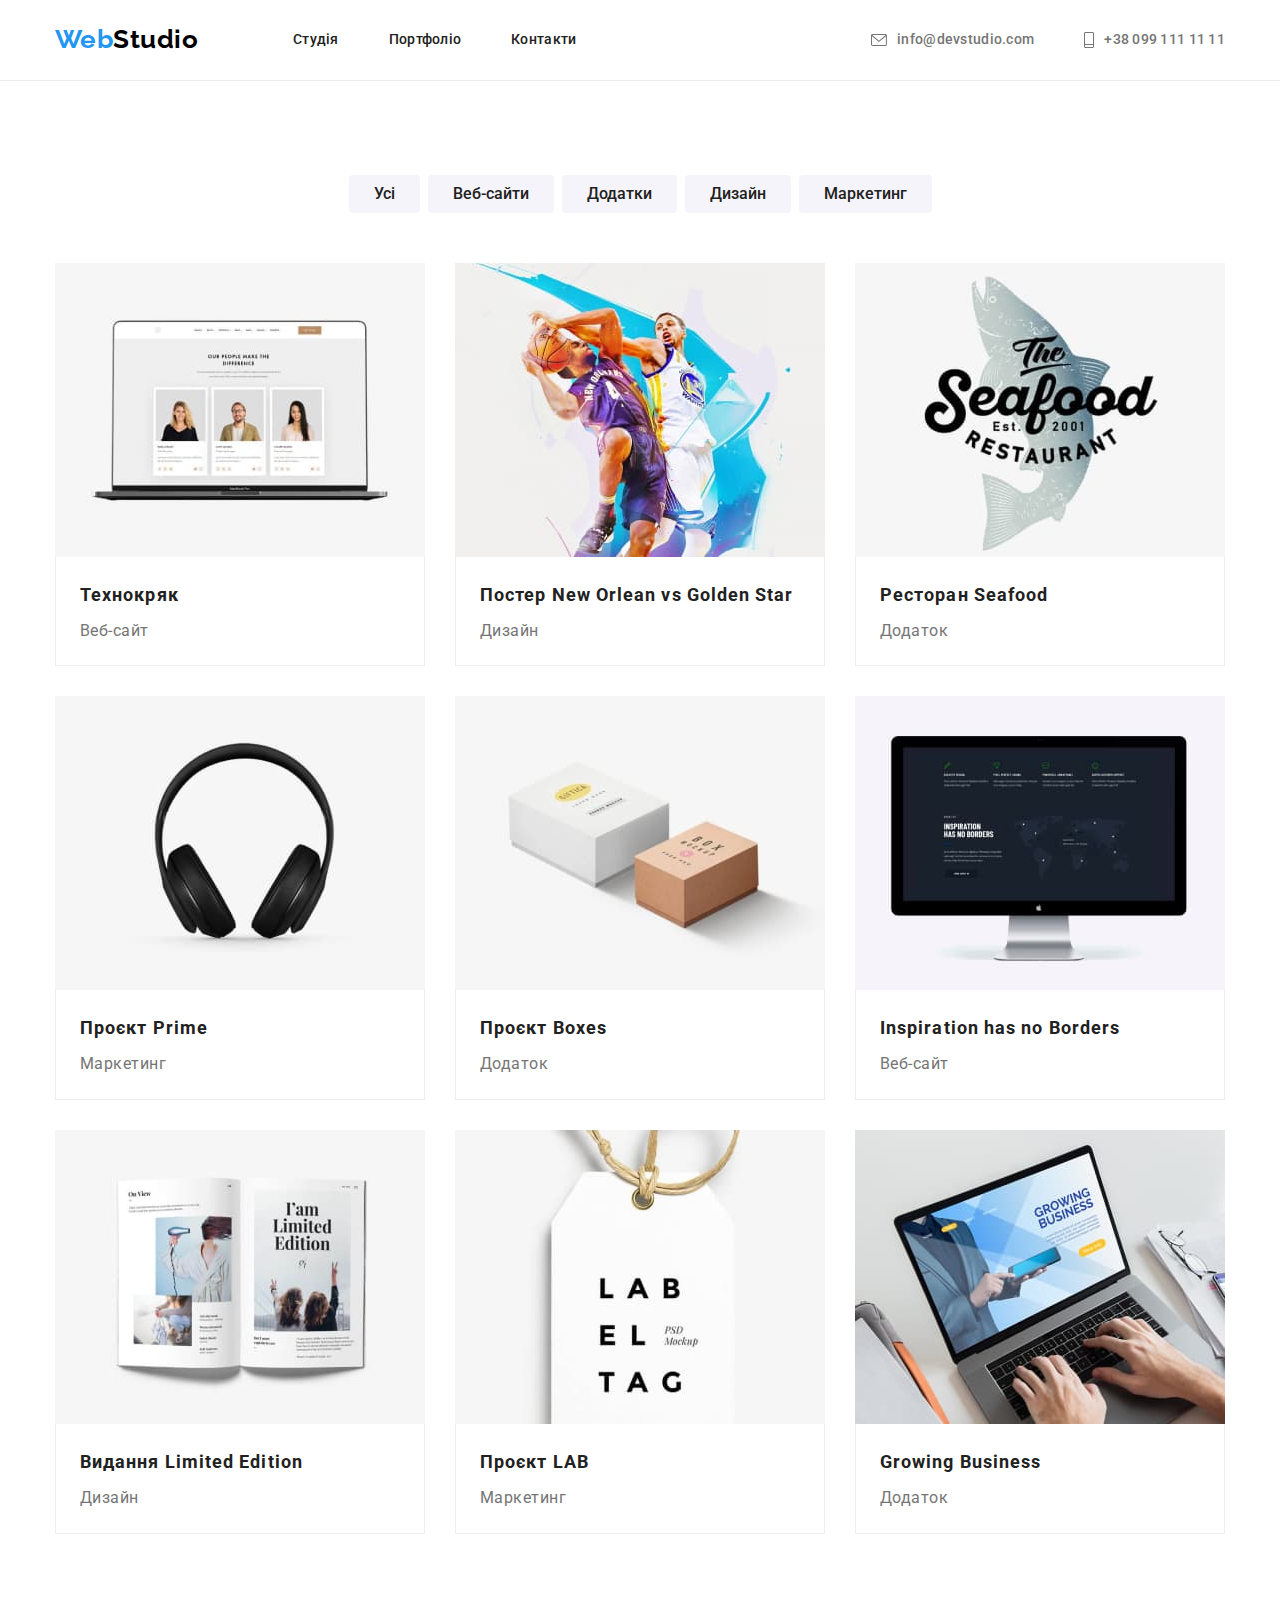
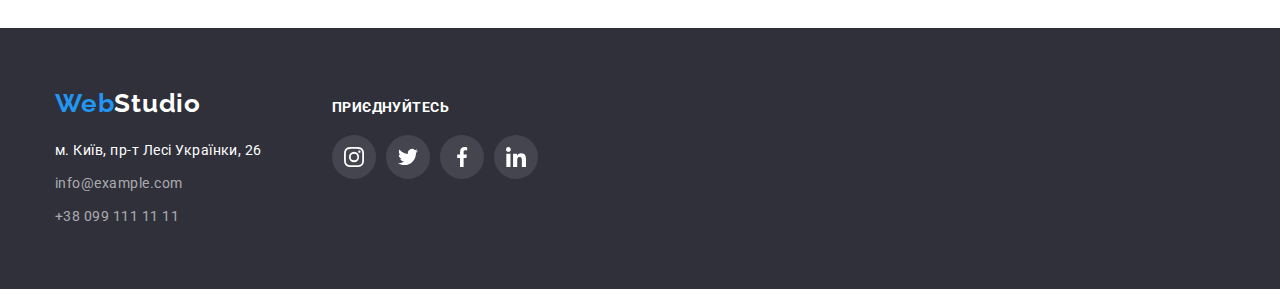
==== portfolio.html @ 7f8a2072 "start" ====
<!DOCTYPE html>
<html lang="uk">
<head>
    <meta charset="UTF-8">
    <meta http-equiv="X-UA-Compatible" content="IE=edge">
    <meta name="viewport" content="width=device-width, initial-scale=1.0">
    <title>Portfolio</title>
    <link rel="preconnect" href="https://fonts.googleapis.com">
    <link rel="preconnect" href="https://fonts.gstatic.com" crossorigin>
    <link href="https://fonts.googleapis.com/css2?family=Raleway:wght@700&family=Roboto:wght@400;500;700;900&display=swap"
        rel="stylesheet">
    <link rel="stylesheet" href="https://cdnjs.cloudflare.com/ajax/libs/modern-normalize/1.1.0/modern-normalize.min.css">
    <link rel="stylesheet" href="./css/styles.css">
</head>
<body class="page">
    <header class="page-header">
        <div class="conteiner main-nav">
            <nav class="nav">
                <a href="./index.html" class="logo"><span class="logo-style">Web</span>Studio</a>
                <ul class="site-nav">
                    <li class="item"><a href="./index.html" class="link">Студія</a></li>
                    <li class="item"><a href="./portfolio.html" class="link">Портфоліо</a></li>
                    <li class="item"><a href="" class="link">Контакти</a></li>
                </ul>
            </nav>
            <ul class="feedback">
                <li class="item"><a href="info@devstudio.com" class="link mail">
                        <svg class="envelope-icon">
                            <use href="./images/sprayt.svg#icon-envelope"></use>
                        </svg>info@devstudio.com</a></li>
                <li class="item"><a href="tel:+380991111111" class="link number">
                        <svg class="smartfon-icon">
                            <use href="./images/sprayt.svg#icon-Vector"></use>
                        </svg>+38 099 111 11 11</a></li>
            </ul>
        </div>
    </header>
    <main>
        <section class="section">
            <div class="conteiner">
                <h1 class="section-title no-title">Наші роботи</h1>
                <ul class="button">
                    <li class="item"><button type="button" class="nav-button">Усі</button></li>
                    <li class="item"><button type="button" class="nav-button">Веб-сайти</button></li>
                    <li class="item"><button type="button" class="nav-button">Додатки</button></li>
                    <li class="item"><button type="button" class="nav-button">Дизайн</button></li>
                    <li class="item"><button type="button" class="nav-button">Маркетинг</button></li>
                </ul>
                <ul class="examples">
                    <li class="item">
                        <a href="" class="examples-link">
                            <img src="./images/project.jpg" alt="Технокряк" width="370" class="examples-image">
                            <div class="examples-container">
                                <h2 class="examples-title">Технокряк</h2>
                                <p class="examples-post">Веб-сайт</p>
                            </div>
                        </a>
                    </li>
                    <li class="item">
                        <a href="" class="examples-link">
                            <img src="./images/poster.jpg" alt="Постер" width="370" class="examples-image">
                            <div class="examples-container">
                                <h2 class="examples-title">Постер New Orlean vs Golden Star</h2>
                                <p class="examples-post">Дизайн</p>
                            </div>
                        </a>
                    </li>
                    <li class="item">
                        <a href="" class="examples-link">
                            <img src="./images/fish.jpg" alt="Ресторан" width="370" class="examples-image">
                            <div class="examples-container">
                                <h2 class="examples-title">Ресторан Seafood</h2>
                                <p class="examples-post">Додаток</p>
                            </div>
                        </a>
                    </li>
                    <li class="item">
                        <a href="" class="examples-link">
                            <img src="./images/hedphone.jpg" alt="Проєкт Prime" width="370" class="examples-image">
                            <div class="examples-container">
                                <h2 class="examples-title">Проєкт Prime</h2>
                                <p class="examples-post">Маркетинг</p>
                            </div>
                        </a>
                    </li>
                    <li class="item">
                        <a href="" class="examples-link">
                            <img src="./images/box.jpg" alt="Проєкт Boxes" width="370" class="examples-image">
                            <div class="examples-container">
                                <h2 class="examples-title">Проєкт Boxes</h2>
                                <p class="examples-post">Додаток</p>
                            </div>
                        </a>
                    </li>
                    <li class="item">
                        <a href="" class="examples-link">
                            <img src="./images/monitor.jpg" alt="Inspiration has no Borders" width="370" class="examples-image">
                            <div class="examples-container">
                                <h2 class="examples-title">Inspiration has no Borders</h2>
                                <p class="examples-post">Веб-сайт</p>
                            </div>
                        </a>
                    </li>
                    <li class="item">
                        <a href="" class="examples-link">
                            <img src="./images/book.jpg" alt="Видання Limited Edition" width="370" class="examples-image">
                            <div class="examples-container">
                                <h2 class="examples-title">Видання Limited Edition</h2>
                                <p class="examples-post">Дизайн</p>
                            </div>
                        </a>
                    </li>
                    <li class="item">
                        <a href="" class="examples-link">
                            <img src="./images/tag.jpg" alt="Проєкт LAB" width="370" class="examples-image">
                            <div class="examples-container">
                                <h2 class="examples-title">Проєкт LAB</h2>
                                <p class="examples-post">Маркетинг</p>
                            </div>
                        </a>
                    </li>
                    <li class="item">
                        <a href="" class="examples-link">
                            <img src="./images/notebook.jpg" alt="Growing Business" width="370" class="examples-image">
                            <div class="examples-container">
                                <h2 class="examples-title">Growing Business</h2>
                                <p class="examples-post">Додаток</p>
                            </div>
                        </a>
                    </li>
                </ul>
            </div>
        </section>
    </main>
    <footer class="footer">
        <div class="conteiner basement">
            <div aria-colcount="address-container">
                <a href="./index.html" class="footer-logo"><span class="logo-style">Web</span>Studio</a>
                <address>
                    <ul class="footer-section">
                        <li class="item">
                            <a href="https://goo.gl/maps/1Dg9ZGH78BXYVgJ18" target="_blank"
                                rel="noreferer noopener nofollow" class="map">м. Київ, пр-т Лесі
                                Українки, 26
                            </a>
                        </li>
                        <li class="item">
                            <a href="info@example.com" class="mail">info@example.com</a>
                        </li>
                        <li class="item">
                            <a href="tel:+380991111111" class="telephone">+38 099 111 11 11</a>
                        </li>
                    </ul>
                </address>
            </div>
            <div class="footer-link-container">
                <h2 class="footer-title">приєднуйтесь</h2>
                <ul class="social-link">
                    <li>
                        <a href="" class="footer-link">
                            <svg class="instagram-icon">
                                <use href="./images/sprayt.svg#icon-instagram"></use>
                            </svg>
                        </a>
                    </li>
                    <li>
                        <a href="" class="footer-link">
                            <svg class="twitter-icon">
                                <use href="./images/sprayt.svg#icon-twitter"></use>
                            </svg>
                        </a>
                    </li>
                    <li>
                        <a href="" class="footer-link">
                            <svg class="facebook-icon">
                                <use href="./images/sprayt.svg#icon-facebook"></use>
                            </svg>
                        </a>
                    </li>
                    <li>
                        <a href="" class="footer-link">
                            <svg class="linkedin-icon">
                                <use href="./images/sprayt.svg#icon-linkedin"></use>
                            </svg>
                        </a>
                    </li>
                </ul>
            </div>
        </div>
    </footer>
</body>
</html>
---- css/styles.css ----
:root{
    --primary-text-color: #757575;
    --title-text-color: #212121;
    --acent-color: #2196F3;
    --primary-bcg-color: #ffffff;

}
html{
    box-sizing: border-box;
}
*,
*::before,
*::after {
    box-sizing: inherit;
}
h1, h2, h3, p, ul{
    margin: 0px;
    padding: 0px;
}
.conteiner{
    margin-left: auto;
    margin-right: auto;
    padding-left: 15px;
    padding-right: 15px;
    width: 1200px;
}
.page-header{
    background-color: var(--primary-bcg-color);
    border-bottom: 1px solid #ECECEC;
}
.main-nav{
    display: flex;
    align-items: center;
    
}
.logo{
    width: 145px;
    font-family: 'Raleway';
    font-weight: 700;
    font-size: 26px;
    line-height: 1.2;
    color: #000000;
    text-decoration: none;
}
.logo:focus{
    color: var(--acent-color);
}
.logo-style{
    color: var(--acent-color);
}
.nav{
    display: flex;
    align-items: center;
}
.site-nav .link{
    display: block;
    padding-top: 32px;
    padding-bottom: 32px;

    color: var(--title-text-color);
    font-weight: 500;
    font-size: 14px;
    line-height: 1.1;
    letter-spacing: 0.02em;
    text-decoration: none;
}
.site-nav .item+ .item{
    margin-left: 50px;
}
.site-nav{
    display: flex;
    list-style: none;
    margin-left: 93px;
}
.site-nav .link:hover,
.site-nav .link:focus {
    color: var(--acent-color);
}
.feedback .link {
    display: inline-flex;
    align-items: center;
    padding-top: 32px;
    padding-bottom: 32px;

    color: #757575;
    font-weight: 500;
    font-size: 14px;
    line-height: 1.1;
    letter-spacing: 0.02em;
    text-decoration: none;
}
.feedback{
    display: flex;
    margin-left: auto;

    list-style: none;
}
.feedback .item+ .item{
margin-left: 50px;
}
.feedback .link:hover,
.feedback .link:focus{
    color: var(--acent-color);
}
.envelope-icon{
    width: 16px;
    height: 12px;
    margin-right: 10px;
    fill: currentColor;
}
.smartfon-icon{
    width: 10px;
    height: 16px;
    margin-right: 10px;
    fill: currentColor;
}


/*body*/

body{
    background-color: var(--primary-bcg-color);
    color: var(--primary-text-color);
    font-family: 'Roboto', sans-serif;
    font-style: normal;
    font-weight: 400;
    letter-spacing: 0.03em;
}   

/*секція герой*/
.hero-section{
    max-width: 1600px;
    background-image: linear-gradient(
        to right,
        rgba(47, 48, 58, 0.4),
        rgba(47, 48, 58, 0.4)
        ), url(../images/hero-img-bg.jpg);
    background-repeat: no-repeat;
    background-position: center;
    background-size: cover;

    margin-left: auto;
    margin-right: auto;
    padding-top: 200px;
    padding-bottom: 200px;

    background-color: #2F303A;
    text-align: center;
}
.hero-title{
    margin-left: auto;
    margin-right: auto;
    margin-bottom: 30px;
    width: 696px;

    color: var(--primary-bcg-color);
    font-weight: 900;
    font-size: 44px;
    line-height: 1.3;
    letter-spacing: 0.06em;
    text-transform: uppercase;
}
.hero-button{
    border: 1px solid transparent;
    display: inline-block;
    border-radius: 4px;
    padding: 10px 32px;
    min-width: 216px;

    background-color: var(--acent-color);
    color: var(--primary-bcg-color);
    font-weight: 700;
    font-size: 16px;
    line-height: 1.8;
    cursor: pointer;
}
.hero-button:hover,
.hero-button:focus{
    color: var(--primary-bcg-color);
}
/*заголовки секцій*/
.section{
    padding-top: 94px;
    padding-bottom: 94px;
}
.section-title{
    margin-bottom: 50px;

    color: var(--title-text-color);
    font-weight: 700;
    font-size: 36px;
    line-height: 1.2;
    text-align: center;
}
.no-title {
    display: none;
}
/*перелік переваг*/
.benefits{
    display: flex;

    list-style: none;
}
.benefits .item+ .item{
    margin-left: 30px;
}
.benefits-conteiner{
    display: inline-flex;
    justify-content: center;
    align-items: center;
    width: 270px;
    height: 120px;
    background: #F5F4FA;
    border-radius: 4px;
    margin-bottom: 30px;
}
.antenna-icon{
    width: 70px;
    height: 70px;
}
.clock-icon{
    width: 70px;
    height: 70px;
}
.diagram-icon{
    width: 70px;
    height: 70px;
}
.astronaut-icon{
    width: 70px;
    height: 70px;
}
.benefits .title{
    margin-bottom: 10px;

    color: var(--title-text-color);
    font-weight: 700;
    font-size: 14px;
    line-height: 1.1;
}
.benefits .post{
    font-size: 14px;
    line-height: 1.7;
}
/* what we do*/
.section:nth-child(3) {
    padding-top: 0px;
}
.actings{
    display: flex;
    list-style: none;
    
}
.actings .item+ .item{
    margin-left: 30px;
}
.item .image{
    display: block;
    max-width: 100%;
    height: auto;
}
/*Team section*/
.team{
    display: flex;
    list-style: none;
}
.section-title .team{
    background-color: #fff;
}
.team .item{
    display: inline-block;
    background-color: var(--primary-bcg-color);
    box-shadow: 0px 1px 3px rgba(0, 0, 0, 0.12), 0px 1px 1px rgba(0, 0, 0, 0.14), 0px 2px 1px rgba(0, 0, 0, 0.2);
    border-radius: 0px 0px 4px 4px;
}
.team .item+ .item{
    margin-left: 30px;
}
.team .image-team{
    display: block;
    max-width: 100%;
    height: auto;
}
.team .title{
    padding-top: 30px;
    margin-bottom: 10px;
    text-align: center;

    color: var(--title-text-color);
    font-weight: 500;
    font-size: 16px;
    line-height: 1.2;
}
.team .post{
    margin-bottom: 16px;
    text-align: center;

    font-size: 16px;
    line-height: 1.2;
}
.social-networks{
    display: flex;
    list-style: none;
    justify-content: center;
    column-gap: 10px;
    padding-bottom: 30px;
}
.team-link{
    display: inline-flex;
    justify-content: center;
    align-items: center;
    width: 44px;
    height: 44px;
    color: #AFB1B8;
    border: 0;
    border-radius: 50%;
    background-color: var(--primary-bcg-color);
}
.team-link:hover,
.team-link:focus{
    color: #fff;
    background-color: var(--acent-color);
}
.instagram-team-icon{
    width: 20px;
    height: 20px;
    fill: currentColor;
}
.twitter-team-icon{
    width: 20px;
    height: 20px;
    fill: currentColor;
}
.facebook-team-icon{
    width: 20px;
    height: 20px;
    fill: currentColor;
}
.linkedin-team-icon{
    width: 20px;
    height: 20px;
    fill: currentColor;
}
.section-backgraund{
    background-color: #F5F4FA;
}
/* customers section */
.customers{
    display: flex;
    list-style: none;
    justify-content: center;
    column-gap: 30px;
}
.customer-link{
    display: inline-flex;
    justify-content: center;
    align-items: center;
    width: 170px;
    height: 92px;
    color: #AFB1B8;
    border: 1px solid #AFB1B8;
    border-radius: 4px;
}
.customer-link:hover,
.customer-link:focus{
    color: var(--acent-color);
    border-color: var(--acent-color);
}
.ya-and-co-icon{
    width: 41px;
    height: 46px;
    fill: currentColor;
}
.tagline-icon{
    width: 40px;
    height: 52px;
    fill: currentColor;
}
.company-icon{
    width: 44px;
    height: 40px;
    fill: currentColor;
}
.foster-icon{
    width: 84px;
    height: 40px;
    fill: currentColor;
}
.brand-icon{
    width: 62.54px;
    height: 45.43px;
    fill: currentColor;
}
.tag-line-icon{
    width: 94px;
    height: 44px;
    fill: currentColor;
}
/*footer*/
.footer{
    padding-top: 60px;
    padding-bottom: 60px;
    background-color: #2F303A;
}
.basement{
    display: flex;
    align-items: baseline;
}
.footer-section{
    list-style: none;
}
.footer-logo{
    display: inline-block;
    margin-bottom: 20px;
    width: 145px;

    font-family: 'Raleway';
    font-style: normal;
    font-weight: 700;
    font-size: 26px;
    line-height: 1.2;
    letter-spacing: 0.03em;
    text-decoration: none;
    color: var(--primary-bcg-color);
}
.footer-logo:focus{
    color: var(--acent-color);
}
.footer-section .map{
    color: var(--primary-bcg-color);
    font-size: 14px;
    line-height: 1.7;
    text-decoration: none;
    font-style: normal;
}
.footer-section .map:hover,
.footer-section .map:focus{
    color: var(--acent-color);
}
.footer-section .mail,
.footer-section .telephone{
    color: rgba(255, 255, 255, 0.6);
    font-size: 14px;
    line-height: 1.7;
    text-decoration: none;
    font-style: normal;
}
.footer-section .mail:hover,
.footer-section .mail:focus{
    color: var(--acent-color);
}

.footer-section .telephone:hover,
.footer-section .telephone:focus{
    color: var(--acent-color);
}
.footer-section .item{
    margin-bottom: 9px;
}
.footer-section .item:last-child{
    margin-bottom: 0px;
}
.footer-link-container{
    margin-left: 70px;
    width: 206px;
    height: 80px;
}
.footer-title{
    margin-bottom: 20px;

    font-weight: 700;
    font-size: 14px;
    line-height: 16px;
    letter-spacing: 0.03em;
    text-transform: uppercase;

    color: #FFFFFF;
}
.social-link{
    display: flex;
    list-style: none;
    justify-content: space-between;
}
.footer-link{
    display: inline-flex;
    justify-content: center;
    align-items: center;
    width: 44px;
    height: 44px;
    border: 0;
    border-radius: 50%;
    background-color: rgba(255, 255, 255, 0.1);
}
.footer-link:hover,
.footer-link:focus{
    background-color: var(--acent-color);
}
.instagram-icon{
    width: 20px;
    height: 20px;
}
.twitter-icon{
    width: 20px;    
    height: 20px;
}
.facebook-icon{
    width: 20px;
    height: 20px;
}
.linkedin-icon{
    width: 20px;
    height: 20px;
}

/*button portfolio*/
.button{
    display: flex;
    justify-content: center;

    list-style: none;
    margin-bottom: 50px;
}
.button .item+ .item{
    margin-left: 8px;
}
.button .nav-button{
    border-radius: 4px;
    border: transparent;
    padding: 6px 25px;

    font-family: inherit;
    background-color: #F5F4FA;
    color: var(--title-text-color);
    font-weight: 500;
    font-size: 16px;
    line-height: 1.6;
    cursor: pointer;
}
.button .nav-button:hover,
.button .nav-button:focus{
    background-color: var(--acent-color);
    color: var(--primary-bcg-color);
    box-shadow: 0px 3px 1px rgba(0, 0, 0, 0.1), 0px 1px 2px rgba(0, 0, 0, 0.08), 0px 2px 2px rgba(0, 0, 0, 0.12);
}
/*examples portfolio*/
.examples{
    display: flex;
    flex-wrap: wrap;
    list-style: none;
}
.examples .item{
    width: 370px;
    margin-right: 30px;
    margin-bottom: 30px;
    
}
.examples .item:nth-child(3n){
    margin-right: 0px;
}
.examples .item:nth-last-child(-n +3){
    margin-bottom: 0px;
}
.examples .examples-image{
    display: block;
    max-width: 100%;
    height: auto;
}
.examples-title{
    margin-bottom: 4px;

    color: var(--title-text-color);
    font-weight: 700;
    font-size: 18px;
    line-height: 2;
    letter-spacing: 0.06em;
    background-color: #fff;
}
.examples-post{
    color: var(--primary-text-color);
    font-size: 16px;
    line-height: 1.8;
    background-color: #fff;
}
.examples-link:hover,
.examples-link:focus{
    box-shadow: 0px 1px 1px rgba(0, 0, 0, 0.12), 0px 4px 4px rgba(0, 0, 0, 0.06), 1px 4px 6px rgba(0, 0, 0, 0.16);
}
.examples-link {
    display: block;
    text-decoration: none;
}
.examples-container{
    padding: 20px 24px;
    border-bottom: 1px solid #EEEEEE;
    border-right: 1px solid #EEEEEE;
    border-left: 1px solid #EEEEEE;
}
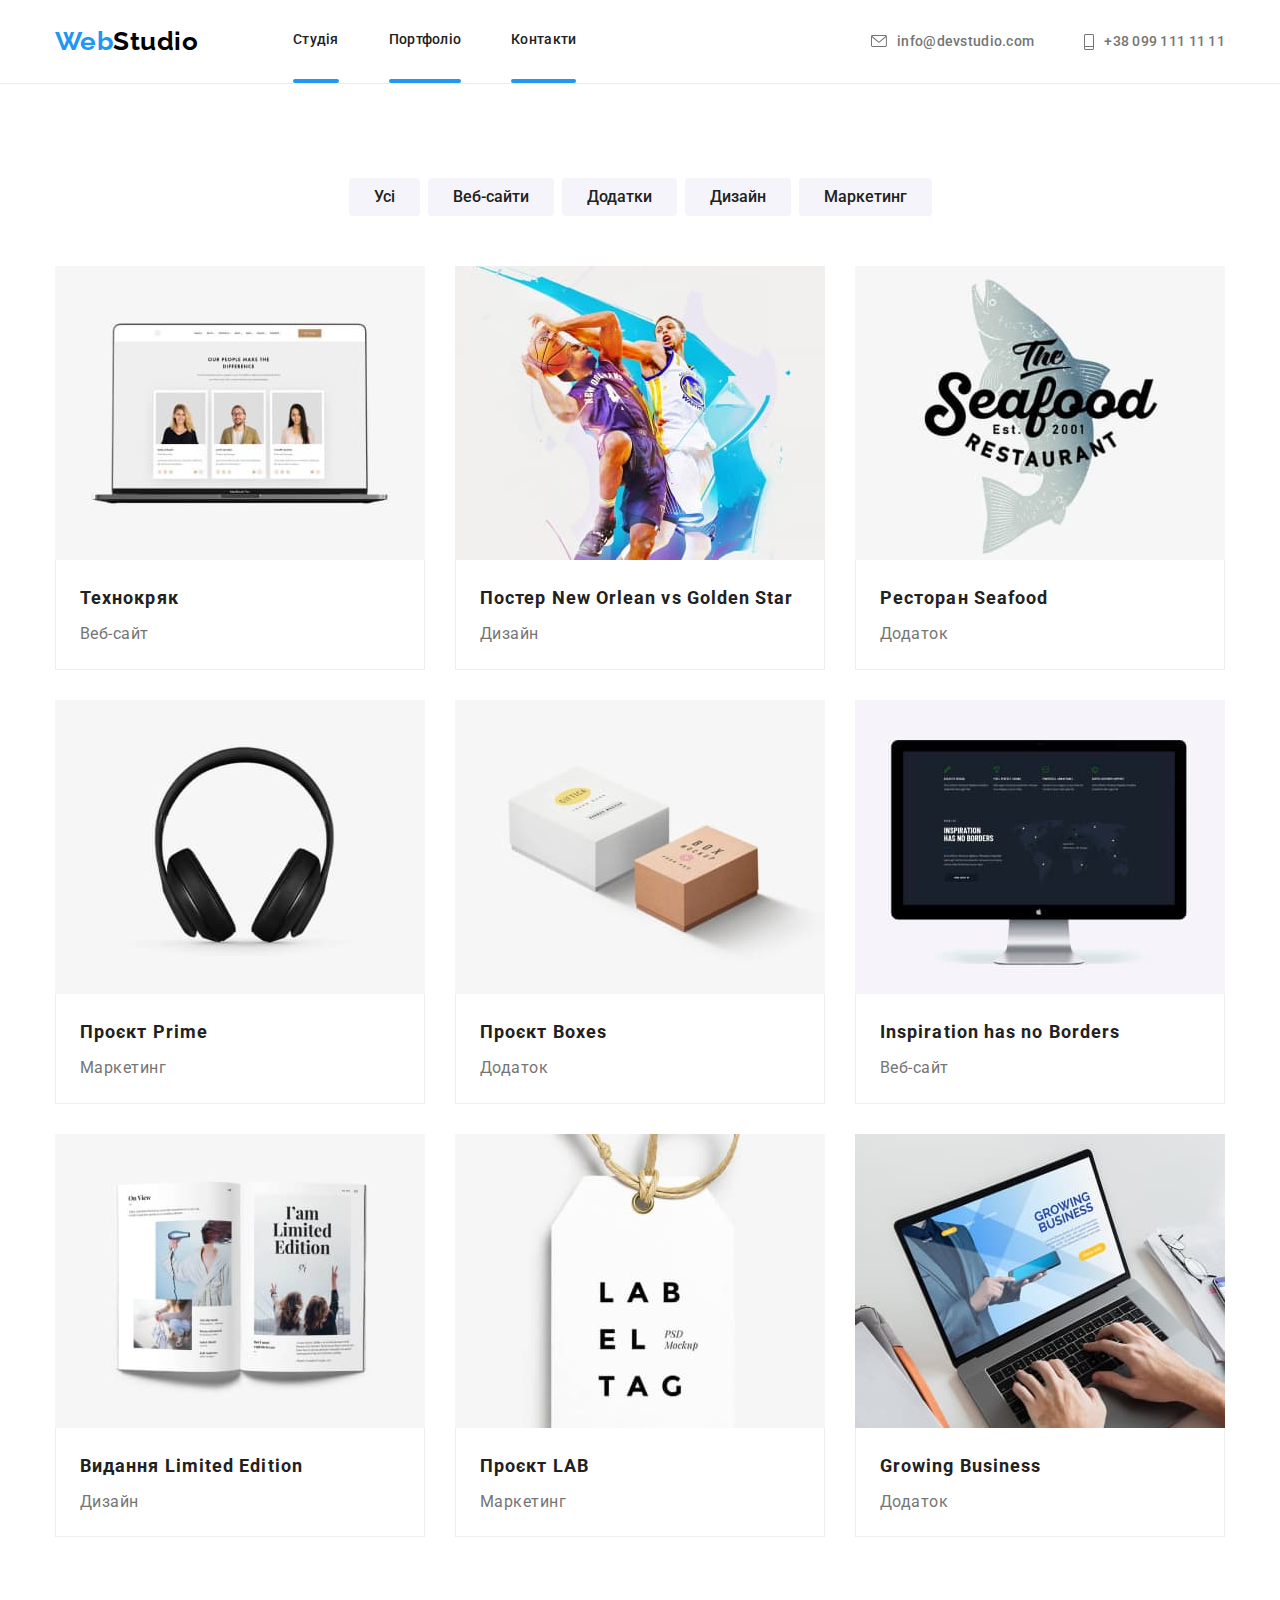
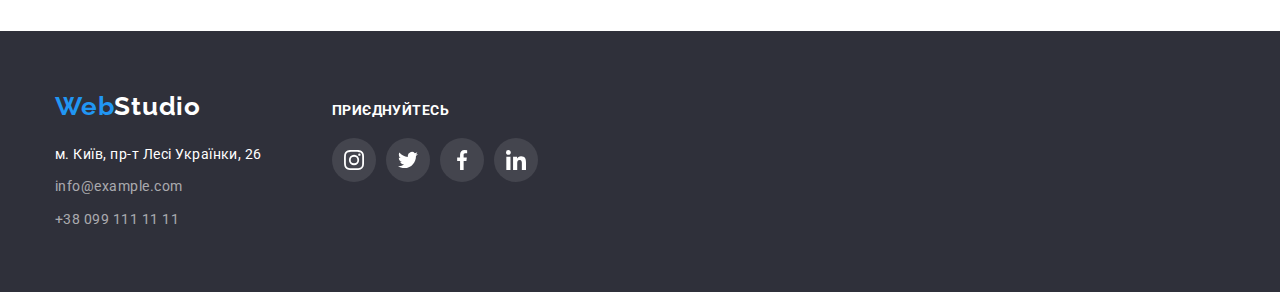
==== commit ac5008a3: "+-" ====
--- a/portfolio.html
+++ b/portfolio.html
@@ -49,7 +49,14 @@
                 <ul class="examples">
                     <li class="item">
                         <a href="" class="examples-link">
-                            <img src="./images/project.jpg" alt="Технокряк" width="370" class="examples-image">
+                            <div class="thumb">
+                                <img src="./images/project.jpg" alt="Технокряк" width="370" class="examples-image">
+                                <div class="examples-text-conteiner">
+                                    <p class="examples-text">Ресурс пропонує комплексні пропозиції з різним рівнем функціоналу та сервісів. Все це
+                                        дозволить відвідувачу отримати
+                                        вичерпні відомості про компанію чи приватну особу.</p>
+                                </div>
+                            </div>
                             <div class="examples-container">
                                 <h2 class="examples-title">Технокряк</h2>
                                 <p class="examples-post">Веб-сайт</p>
--- a/css/styles.css
+++ b/css/styles.css
@@ -75,6 +75,15 @@
 .site-nav .link:hover,
 .site-nav .link:focus {
     color: var(--acent-color);
+}
+.site-nav .item::after{
+    display: block;
+    content: " ";
+    width: 100%;
+    height: 4px;
+    background-color: var(--acent-color);
+    border-radius: 2px;
+    opacity: 1;
 }
 .feedback .link {
     display: inline-flex;
@@ -259,6 +268,29 @@
     max-width: 100%;
     height: auto;
 }
+.actings-container{
+    position: relative;
+}
+.actings-post {
+    font-family: 'Roboto';
+    font-weight: 700;
+    font-size: 14px;
+    line-height: 1.14;
+    letter-spacing: 0.03em;
+    text-transform: uppercase;
+    color: var(--primary-bcg-color);
+}
+.actings-post-container{
+    position: absolute;
+    bottom: 0;
+    left: 0;
+    background-color: rgba(47, 48, 58, 0.8);
+    width: 370px;
+    height: 70px;
+    display: flex;
+    justify-content: center;
+    align-items: center;
+}
 /*Team section*/
 .team{
     display: flex;
@@ -595,3 +627,82 @@
     border-right: 1px solid #EEEEEE;
     border-left: 1px solid #EEEEEE;
 }
+.thumb{
+    position: relative;
+}
+.thumb::before{
+    content: " ";
+    position: absolute;
+    top: 0;
+    left: 0;
+    display: block;
+    width: 100%;
+    height: 100%;
+    background-color: rgba(33, 150, 243, 0.9);
+    opacity: 0;
+}
+.examples-text-conteiner{
+    position: absolute;
+    top: 50%;
+    left: 50%;
+    transform: translate(-50%, -50%);
+    width: 322px;
+    height: 168px;
+    opacity: 0;
+}
+.examples-text{
+    font-family: 'Roboto';
+    font-size: 18px;
+    line-height: 1.55;
+    letter-spacing: 0.03em;
+    
+    color: #FFFFFF;
+}
+.examples-link:hover .examples-text-conteiner,
+.examples-link:hover .thumb::before{
+    opacity: 1;
+}
+/* Бекдроп та модальне вікно */
+.backdrop{
+    position: fixed;
+    top: 0;
+    left: 0;
+    width: 100%;
+    height: 100%;
+    background-color: rgba(0, 0, 0, 0.2);
+}
+.modal{
+    position: absolute;
+    top: 50%;
+    left: 50%;
+    transform: translate(-50%, -50%);
+    display: flex;
+    justify-content: end;
+    width: 528px;
+    height: 581px;
+    background-color: #FFFFFF;
+    box-shadow: 0px 1px 3px rgba(0, 0, 0, 0.12), 0px 1px 1px rgba(0, 0, 0, 0.14), 0px 2px 1px rgba(0, 0, 0, 0.2);
+    border-radius: 4px;
+}
+.button-close{
+    display: inline-flex;
+    justify-content: center;
+    align-items: center;
+    margin-top: 8px;
+    margin-right: 8px;
+    width: 30px;
+    height: 30px;
+    background-color: #fff;
+    border-radius: 50%;
+    border: 1px solid rgba(0, 0, 0, 0.1);
+    cursor: pointer;
+}
+.close-icon {
+    width: 18px;
+    height: 18px;
+}
+.is-hidden{
+    opacity: 0;
+    pointer-events: none;
+}
+/* Бекдроп та модальне вікно кінець */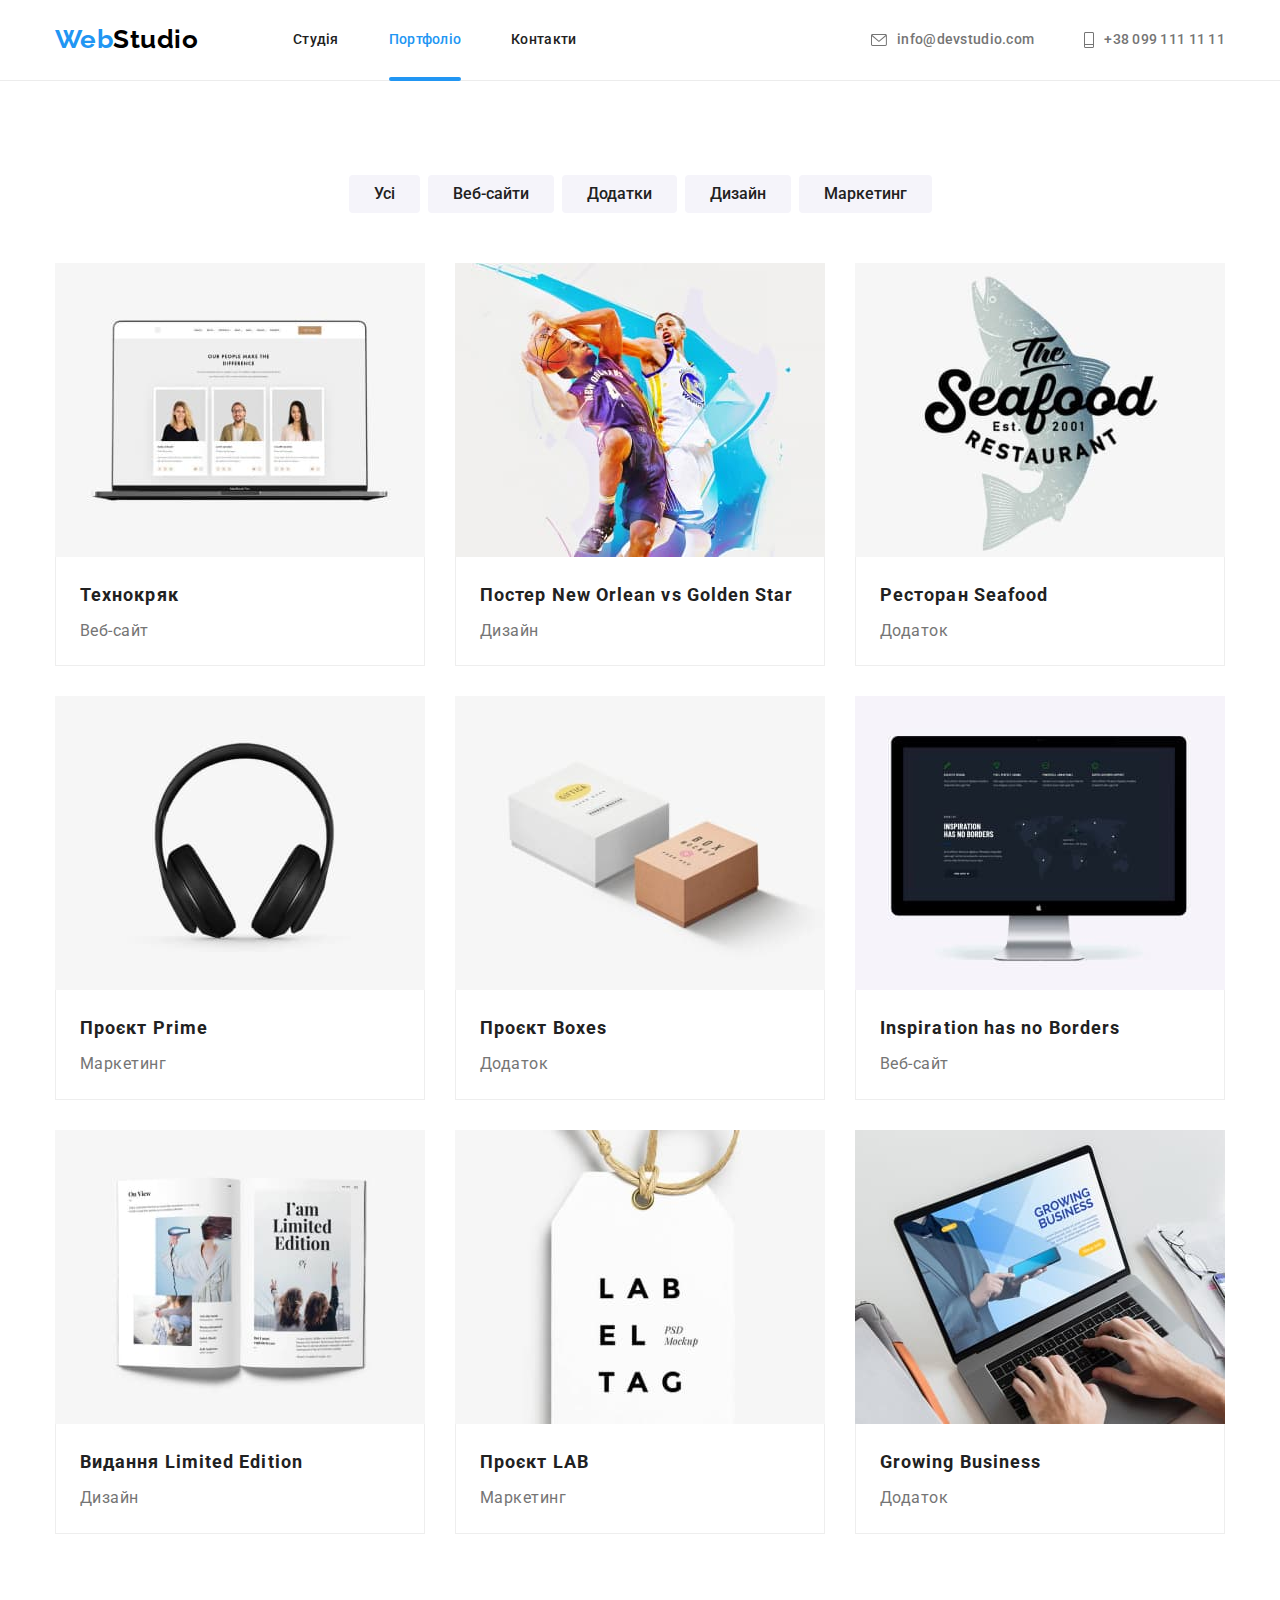
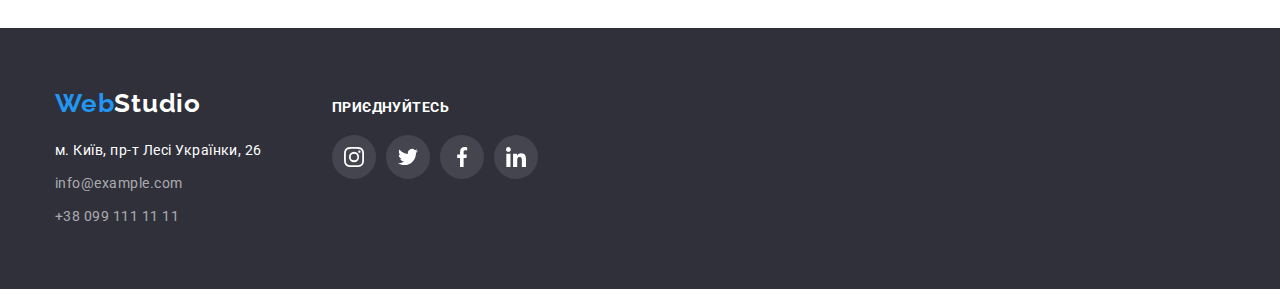
==== commit 2511d43f: "finish" ====
--- a/portfolio.html
+++ b/portfolio.html
@@ -19,7 +19,7 @@
                 <a href="./index.html" class="logo"><span class="logo-style">Web</span>Studio</a>
                 <ul class="site-nav">
                     <li class="item"><a href="./index.html" class="link">Студія</a></li>
-                    <li class="item"><a href="./portfolio.html" class="link">Портфоліо</a></li>
+                    <li class="item"><a href="./portfolio.html" class="link current">Портфоліо</a></li>
                     <li class="item"><a href="" class="link">Контакти</a></li>
                 </ul>
             </nav>
@@ -51,10 +51,12 @@
                         <a href="" class="examples-link">
                             <div class="thumb">
                                 <img src="./images/project.jpg" alt="Технокряк" width="370" class="examples-image">
-                                <div class="examples-text-conteiner">
-                                    <p class="examples-text">Ресурс пропонує комплексні пропозиції з різним рівнем функціоналу та сервісів. Все це
-                                        дозволить відвідувачу отримати
-                                        вичерпні відомості про компанію чи приватну особу.</p>
+                                <div class="examples-overlay">
+                                    <div class="examples-text-conteiner">
+                                        <p class="examples-text">Ресурс пропонує комплексні пропозиції з різним рівнем функціоналу та сервісів. Все це
+                                            дозволить відвідувачу отримати
+                                            вичерпні відомості про компанію чи приватну особу.</p>
+                                    </div>
                                 </div>
                             </div>
                             <div class="examples-container">
--- a/css/styles.css
+++ b/css/styles.css
@@ -63,6 +63,10 @@
     line-height: 1.1;
     letter-spacing: 0.02em;
     text-decoration: none;
+
+    position: relative;
+
+    transition: color 250ms cubic-bezier(0.4, 0, 0.2, 1);
 }
 .site-nav .item+ .item{
     margin-left: 50px;
@@ -71,19 +75,25 @@
     display: flex;
     list-style: none;
     margin-left: 93px;
+
 }
 .site-nav .link:hover,
-.site-nav .link:focus {
-    color: var(--acent-color);
-}
-.site-nav .item::after{
+.site-nav .link:focus{
+    color: var(--acent-color);
+}
+.link.current{
+    color: var(--acent-color);
+}
+.link.current::after{
+    position: absolute;
+    left: 0;
+    bottom: -1px;
     display: block;
     content: " ";
     width: 100%;
     height: 4px;
     background-color: var(--acent-color);
     border-radius: 2px;
-    opacity: 1;
 }
 .feedback .link {
     display: inline-flex;
@@ -97,6 +107,8 @@
     line-height: 1.1;
     letter-spacing: 0.02em;
     text-decoration: none;
+
+    transition: color 250ms cubic-bezier(0.4, 0, 0.2, 1);
 }
 .feedback{
     display: flex;
@@ -347,6 +359,9 @@
     border: 0;
     border-radius: 50%;
     background-color: var(--primary-bcg-color);
+
+    transition: color 250ms cubic-bezier(0.4, 0, 0.2, 1),
+    background-color 250ms cubic-bezier(0.4, 0, 0.2, 1);
 }
 .team-link:hover,
 .team-link:focus{
@@ -392,6 +407,9 @@
     color: #AFB1B8;
     border: 1px solid #AFB1B8;
     border-radius: 4px;
+
+    transition: color 250ms cubic-bezier(0.4, 0, 0.2, 1),
+    border-color 250ms cubic-bezier(0.4, 0, 0.2, 1);
 }
 .customer-link:hover,
 .customer-link:focus{
@@ -464,6 +482,8 @@
     line-height: 1.7;
     text-decoration: none;
     font-style: normal;
+
+    transition: color 250ms cubic-bezier(0.4, 0, 0.2, 1);
 }
 .footer-section .map:hover,
 .footer-section .map:focus{
@@ -476,6 +496,8 @@
     line-height: 1.7;
     text-decoration: none;
     font-style: normal;
+
+    transition: color 250ms cubic-bezier(0.4, 0, 0.2, 1);
 }
 .footer-section .mail:hover,
 .footer-section .mail:focus{
@@ -522,6 +544,8 @@
     border: 0;
     border-radius: 50%;
     background-color: rgba(255, 255, 255, 0.1);
+
+    transition: background-color 250ms cubic-bezier(0.4, 0, 0.2, 1);
 }
 .footer-link:hover,
 .footer-link:focus{
@@ -567,6 +591,10 @@
     font-size: 16px;
     line-height: 1.6;
     cursor: pointer;
+
+    transition: color 250ms cubic-bezier(0.4, 0, 0.2, 1),
+        background-color 250ms cubic-bezier(0.4, 0, 0.2, 1),
+        box-shadow 250ms cubic-bezier(0.4, 0, 0.2, 1);
 }
 .button .nav-button:hover,
 .button .nav-button:focus{
@@ -620,6 +648,9 @@
 .examples-link {
     display: block;
     text-decoration: none;
+
+    transition: box-shadow 250ms cubic-bezier(0.4, 0, 0.2, 1);;
+
 }
 .examples-container{
     padding: 20px 24px;
@@ -629,17 +660,18 @@
 }
 .thumb{
     position: relative;
-}
-.thumb::before{
-    content: " ";
+    overflow: hidden;
+}
+.examples-overlay{
     position: absolute;
     top: 0;
     left: 0;
-    display: block;
     width: 100%;
     height: 100%;
     background-color: rgba(33, 150, 243, 0.9);
-    opacity: 0;
+
+    transform: translateY(100%);
+    transition: transform 250ms cubic-bezier(0.4, 0, 0.2, 1);
 }
 .examples-text-conteiner{
     position: absolute;
@@ -648,7 +680,6 @@
     transform: translate(-50%, -50%);
     width: 322px;
     height: 168px;
-    opacity: 0;
 }
 .examples-text{
     font-family: 'Roboto';
@@ -657,10 +688,10 @@
     letter-spacing: 0.03em;
     
     color: #FFFFFF;
-}
-.examples-link:hover .examples-text-conteiner,
-.examples-link:hover .thumb::before{
-    opacity: 1;
+    
+}
+.examples-link:hover .examples-overlay{
+    transform: translateY(0);
 }
 /* Бекдроп та модальне вікно */
 .backdrop{
@@ -670,26 +701,33 @@
     width: 100%;
     height: 100%;
     background-color: rgba(0, 0, 0, 0.2);
+    
+    opacity: 1;
+    transition: opacity 250ms cubic-bezier(0.4, 0, 0.2, 1);
+}
+.backdrop.is-hidden .modal{
+    transform: translate(-50%, -50%) scale(1.1);
 }
 .modal{
     position: absolute;
     top: 50%;
     left: 50%;
-    transform: translate(-50%, -50%);
-    display: flex;
-    justify-content: end;
+    transform: translate(-50%, -50%) scale(1);
     width: 528px;
     height: 581px;
     background-color: #FFFFFF;
     box-shadow: 0px 1px 3px rgba(0, 0, 0, 0.12), 0px 1px 1px rgba(0, 0, 0, 0.14), 0px 2px 1px rgba(0, 0, 0, 0.2);
     border-radius: 4px;
+
+    transition: transform 250ms cubic-bezier(0.4, 0, 0.2, 1);
 }
 .button-close{
+    position: absolute;
+    top: 8px;
+    right: 8px;
     display: inline-flex;
     justify-content: center;
     align-items: center;
-    margin-top: 8px;
-    margin-right: 8px;
     width: 30px;
     height: 30px;
     background-color: #fff;
